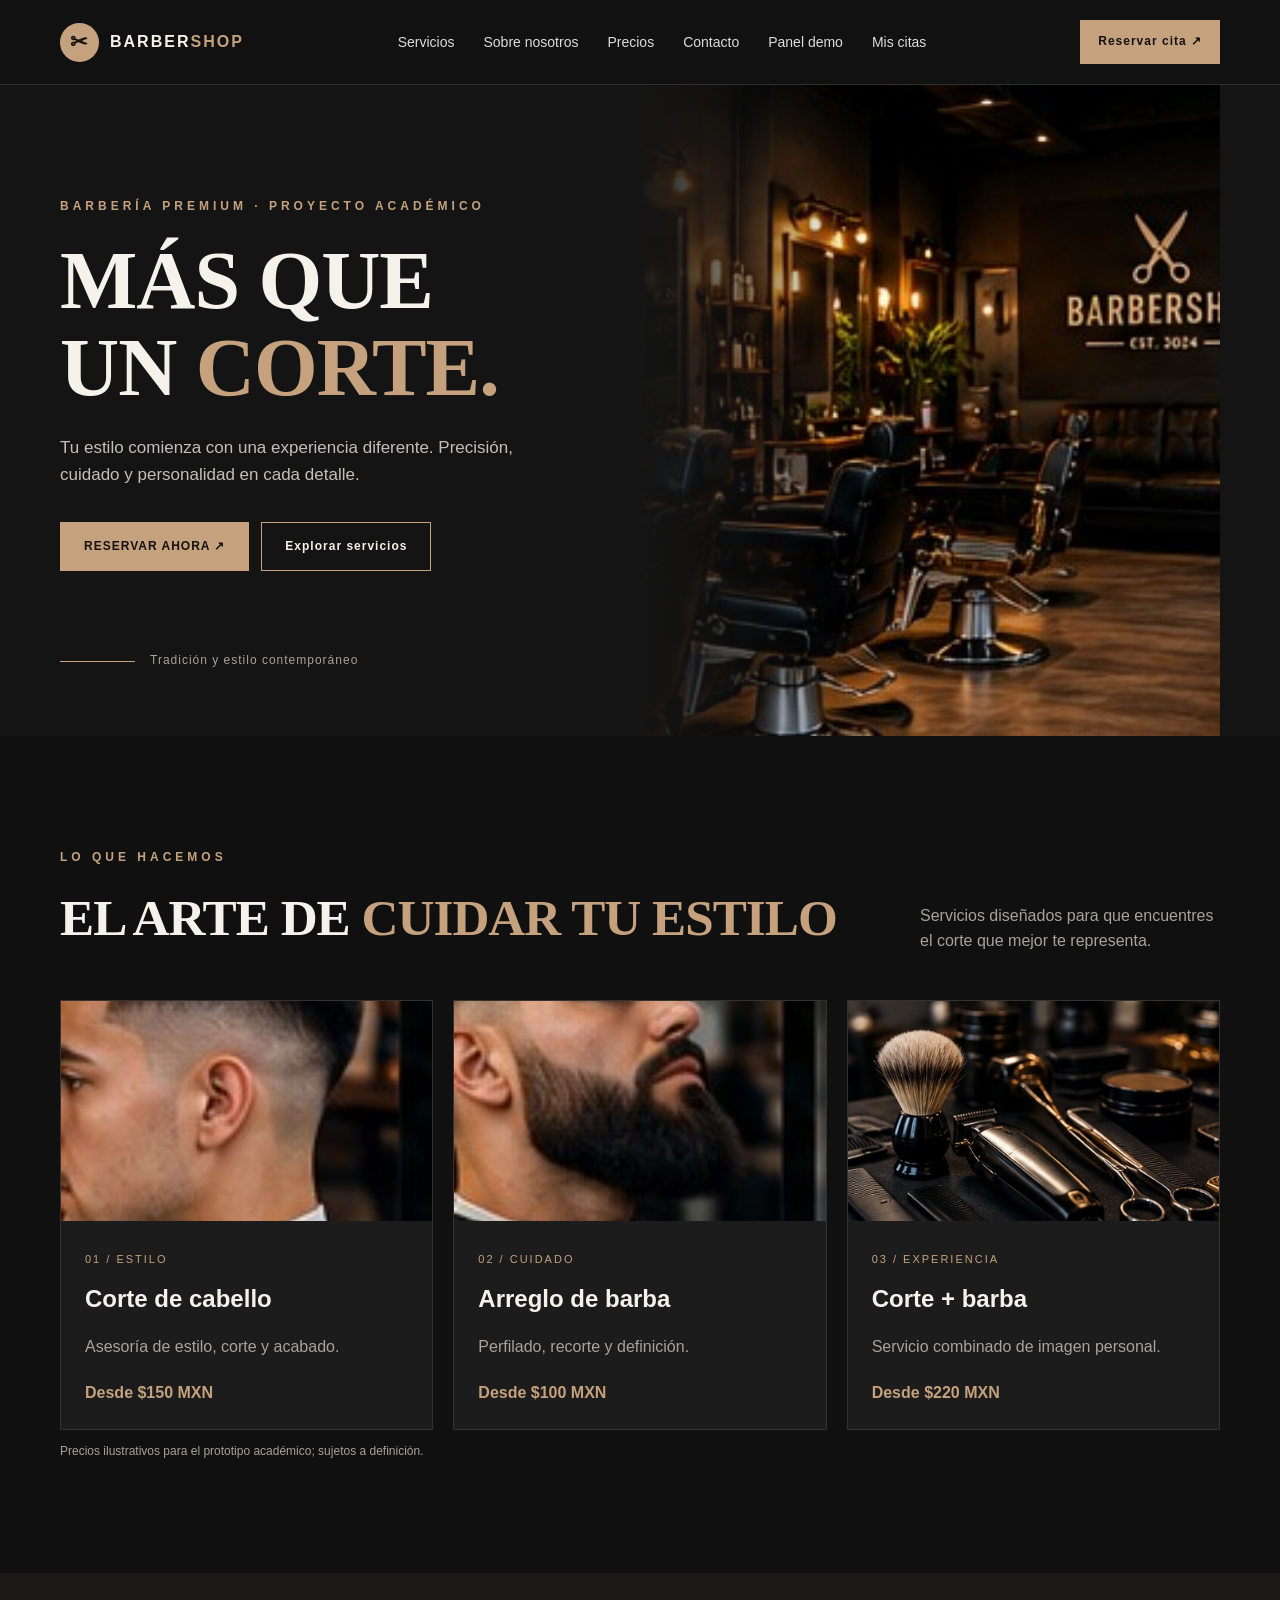
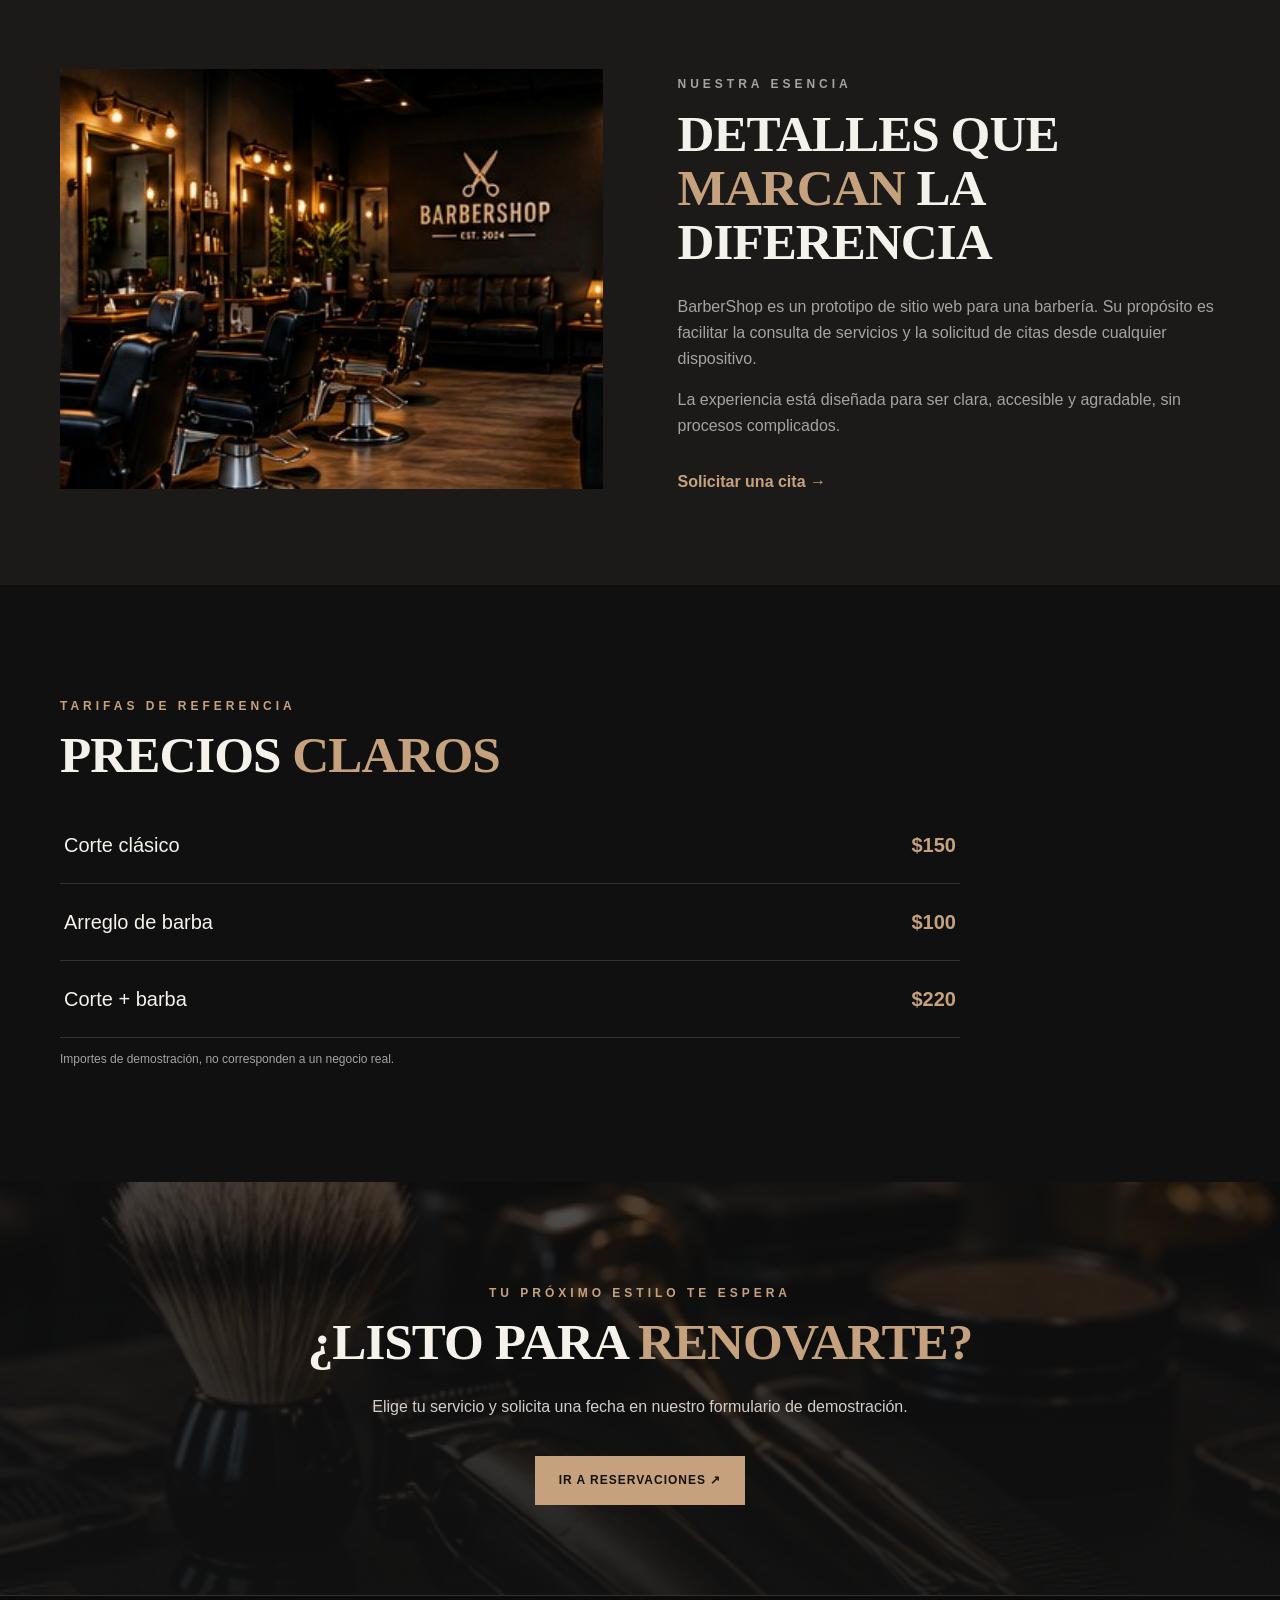
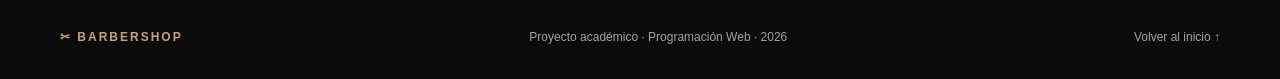
==== index.html @ 1e414d48 "Integracion BarberShop V8: reservaciones, calendario y gestion de citas" ====
<!doctype html>
<html lang="es"><head><meta charset="utf-8"><meta name="viewport" content="width=device-width, initial-scale=1"><meta name="description" content="BarberShop, prototipo de barbería premium con servicios y solicitud de citas."><title>BarberShop | Más que un corte</title><link rel="stylesheet" href="css/estilos.css"></head>
<body><header class="header"><div class="container nav"><a class="brand" href="index.html" aria-label="BarberShop, inicio"><span class="brand-icon">✂</span><span>BARBER<span class="accent">SHOP</span></span></a><nav aria-label="Navegación principal"><a href="#servicios">Servicios</a><a href="#nosotros">Sobre nosotros</a><a href="#precios">Precios</a><a href="#contacto">Contacto</a><a href="admin.html">Panel demo</a><a href="mis-citas.html">Mis citas</a></nav><a class="button small" href="formulario.html">Reservar cita ↗</a></div></header>
<main><section class="hero" id="inicio"><div class="container hero-grid"><div class="hero-copy"><p class="eyebrow">BARBERÍA PREMIUM · PROYECTO ACADÉMICO</p><h1>MÁS QUE<br>UN <em>CORTE.</em></h1><p class="lead">Tu estilo comienza con una experiencia diferente. Precisión, cuidado y personalidad en cada detalle.</p><div class="hero-actions"><a class="button" href="formulario.html">RESERVAR AHORA ↗</a><a class="outline-button" href="#servicios">Explorar servicios</a></div><div class="hero-note"><span class="line"></span> Tradición y estilo contemporáneo</div></div><div class="hero-photo" role="img" aria-label="Interior de barbería elegante con sillones y espejos"></div></div></section>
<section class="section container" id="servicios"><p class="eyebrow">LO QUE HACEMOS</p><div class="section-heading"><h2>EL ARTE DE <em>CUIDAR TU ESTILO</em></h2><p>Servicios diseñados para que encuentres el corte que mejor te representa.</p></div><div class="service-grid"><article class="service-card"><img src="img/corte.jpg" alt="Ejemplo de corte de cabello masculino moderno"><div><span class="number">01 / ESTILO</span><h3>Corte de cabello</h3><p>Asesoría de estilo, corte y acabado.</p><strong>Desde $150 MXN</strong></div></article><article class="service-card"><img src="img/barba.jpg" alt="Ejemplo de servicio de arreglo de barba"><div><span class="number">02 / CUIDADO</span><h3>Arreglo de barba</h3><p>Perfilado, recorte y definición.</p><strong>Desde $100 MXN</strong></div></article><article class="service-card"><img src="img/herramientas.jpg" alt="Herramientas profesionales para el cuidado masculino"><div><span class="number">03 / EXPERIENCIA</span><h3>Corte + barba</h3><p>Servicio combinado de imagen personal.</p><strong>Desde $220 MXN</strong></div></article></div><p class="disclaimer">Precios ilustrativos para el prototipo académico; sujetos a definición.</p></section>
<section class="about" id="nosotros"><div class="container about-grid"><img src="img/interior.jpg" alt="Vista interior de una barbería con estaciones de trabajo"><div><p class="eyebrow">NUESTRA ESENCIA</p><h2>DETALLES QUE <em>MARCAN</em> LA DIFERENCIA</h2><p>BarberShop es un prototipo de sitio web para una barbería. Su propósito es facilitar la consulta de servicios y la solicitud de citas desde cualquier dispositivo.</p><p>La experiencia está diseñada para ser clara, accesible y agradable, sin procesos complicados.</p><a class="text-link" href="formulario.html">Solicitar una cita →</a></div></div></section>
<section class="section container" id="precios"><p class="eyebrow">TARIFAS DE REFERENCIA</p><h2>PRECIOS <em>CLAROS</em></h2><div class="price-list"><div><span>Corte clásico</span><strong>$150</strong></div><div><span>Arreglo de barba</span><strong>$100</strong></div><div><span>Corte + barba</span><strong>$220</strong></div></div><p class="disclaimer">Importes de demostración, no corresponden a un negocio real.</p></section>
<section class="cta" id="contacto"><div class="container"><p class="eyebrow">TU PRÓXIMO ESTILO TE ESPERA</p><h2>¿LISTO PARA <em>RENOVARTE?</em></h2><p>Elige tu servicio y solicita una fecha en nuestro formulario de demostración.</p><a class="button" href="formulario.html">IR A RESERVACIONES ↗</a></div></section></main>
<footer class="footer"><div class="container footer-inner"><span>✂ BARBERSHOP</span><span>Proyecto académico · Programación Web · 2026</span><a href="index.html">Volver al inicio ↑</a></div></footer></body></html>
---- css/estilos.css ----
:root{--bg:#101010;--surface:#1c1c1c;--surface2:#242424;--gold:#c5a27d;--gold2:#dfbb90;--text:#f5f1eb;--muted:#a6a3a0;--border:#34312e}*{box-sizing:border-box}html{scroll-behavior:smooth}body{margin:0;background:var(--bg);color:var(--text);font:16px/1.6 'Segoe UI',Arial,sans-serif}a{color:inherit;text-decoration:none}img{max-width:100%;display:block}button,input,select,textarea{font:inherit}.container{width:min(1160px,calc(100% - 48px));margin:auto}.header{background:#121212ed;border-bottom:1px solid #ffffff20;position:relative;z-index:5}.nav{min-height:84px;display:flex;align-items:center;justify-content:space-between;gap:22px}.brand{font-weight:800;letter-spacing:2px;display:flex;align-items:center;gap:11px}.brand-icon{width:39px;height:39px;display:grid;place-items:center;background:var(--gold);color:#171411;border-radius:50%;font-size:21px}.accent,.eyebrow{color:var(--gold)}nav{display:flex;gap:29px;align-items:center}nav a{font-size:14px;color:#ddd}nav a:hover,.text-link:hover{color:var(--gold2)}.button,.outline-button{border:1px solid var(--gold);padding:14px 23px;display:inline-flex;justify-content:center;align-items:center;gap:8px;font-size:12px;font-weight:800;letter-spacing:1px;cursor:pointer;transition:transform .15s,background .15s}.button{background:var(--gold);color:#15110f}.button:hover{background:var(--gold2);transform:translateY(-2px)}.outline-button{background:transparent;color:var(--text)}.outline-button:hover{background:#c5a27d20}.small{padding:11px 17px}.hero{background:#141414}.hero-grid{min-height:640px;display:grid;grid-template-columns:1fr 1fr}.hero-copy{padding:100px 35px 65px 0;align-self:center}.eyebrow{font-size:12px;font-weight:750;letter-spacing:4px}.hero h1,h1,h2{font-family:Georgia,'Times New Roman',serif;line-height:1.06;letter-spacing:-1px}.hero h1{font-size:clamp(55px,6.4vw,99px);margin:22px 0}.hero h1 em,h2 em,.booking-title h1 em{font-style:normal;color:var(--gold)}.lead{max-width:480px;color:#c3bfbb;font-size:17px}.hero-actions{display:flex;gap:12px;flex-wrap:wrap;margin-top:34px}.hero-note{display:flex;align-items:center;gap:15px;color:var(--muted);font-size:12px;letter-spacing:1px;margin-top:80px}.line{width:75px;height:1px;background:var(--gold)}.hero-photo{background:linear-gradient(90deg,#141414 0%,#14141400 35%),url('../img/interior.jpg') center/cover;min-height:560px}.section{padding-top:100px;padding-bottom:100px}.section h2,.about h2,.cta h2{font-size:clamp(35px,4vw,57px);margin:12px 0 25px}.section-heading{display:flex;justify-content:space-between;align-items:end;gap:20px}.section-heading p{color:var(--muted);max-width:300px}.service-grid{display:grid;grid-template-columns:repeat(3,1fr);gap:20px;margin-top:30px}.service-card{background:var(--surface);border:1px solid var(--border);overflow:hidden}.service-card img{width:100%;height:220px;object-fit:cover}.service-card>div{padding:24px}.number{font-size:11px;letter-spacing:2px;color:var(--gold)}.service-card h3{font-size:24px;margin:9px 0}.service-card p,.about p{color:var(--muted)}.service-card strong{color:var(--gold);display:block;margin-top:20px}.disclaimer{color:var(--muted);font-size:12px}.about{background:#1b1a19;padding:90px 0}.about-grid{display:grid;grid-template-columns:1fr 1fr;gap:75px;align-items:center}.about-grid>img{height:420px;width:100%;object-fit:cover}.text-link{display:inline-block;color:var(--gold);font-weight:700;margin-top:15px}.price-list{max-width:900px}.price-list>div{border-bottom:1px solid var(--border);padding:22px 4px;display:flex;justify-content:space-between;gap:20px;font-size:20px}.price-list strong{color:var(--gold)}.cta{text-align:center;padding:90px 0;background:linear-gradient(#111b,#111e),url('../img/herramientas.jpg') center/cover}.cta p:not(.eyebrow){color:#d4ceca}.cta .button{margin-top:20px}.footer{border-top:1px solid var(--border);background:#0b0b0b}.footer-inner{padding:32px 0;display:flex;justify-content:space-between;gap:20px;flex-wrap:wrap;font-size:12px;color:var(--muted)}.footer-inner span:first-child{color:var(--gold);font-weight:800;letter-spacing:2px}.booking-main{padding:60px 0 100px;background:radial-gradient(circle at 50% 0,#2b231d 0,#111 38%)}.booking-title{text-align:center;margin:0 auto 60px;max-width:820px}.booking-title h1{font-size:clamp(37px,4.5vw,65px);margin:14px 0}.booking-title>p:last-child{color:var(--muted)}.booking-layout{display:grid;grid-template-columns:minmax(0,1.7fr) minmax(260px,.85fr);gap:24px;align-items:start}.booking-card,.aside-panel,.aside-info{background:var(--surface);border:1px solid var(--border);border-radius:10px}.booking-card{border-top:4px solid var(--gold);padding:28px 30px}fieldset{border:0;padding:0;margin:0 0 30px}fieldset+fieldset{border-top:1px solid var(--border);padding-top:25px}legend{font-size:14px;font-weight:800;letter-spacing:1px;padding:0 0 18px}.legend-icon{color:var(--gold);margin-right:10px}.field-grid{display:grid;grid-template-columns:repeat(2,minmax(0,1fr));gap:20px}.field{min-width:0}.field.full{grid-column:1/-1}.field label{display:block;font-size:13px;font-weight:650;margin-bottom:7px}.field input:not([type=checkbox]),.field select,.field textarea{display:block;width:100%;background:#111;border:1px solid #3a3835;border-radius:5px;color:#f6f1eb;padding:13px 14px;outline:none}.field input:focus,.field select:focus,.field textarea:focus{border-color:var(--gold);box-shadow:0 0 0 2px #c5a27d33}.field textarea{resize:vertical}.check-field{display:flex;align-items:flex-start;gap:12px}.check-field input{margin-top:5px;accent-color:var(--gold)}.check-field label{margin:0;font-weight:400}.form-bottom{border-top:1px solid var(--border);padding-top:20px}.form-notice{font-size:12px;color:var(--muted)}.form-actions{display:flex;gap:10px;flex-wrap:wrap;margin-top:22px}.booking-sidebar{display:grid;gap:20px}.aside-panel,.aside-info{padding:28px}.aside-panel h2{font-family:'Segoe UI',Arial,sans-serif;font-size:22px;letter-spacing:0}.steps{list-style:none;margin:28px 0 0;padding:0}.steps li{display:flex;gap:14px;margin-bottom:25px}.steps li>span{flex:none;display:grid;place-items:center;width:29px;height:29px;border-radius:50%;background:#35291d;color:var(--gold);font-weight:800}.steps strong{font-size:12px}.steps p{font-size:13px;color:var(--muted);margin:4px 0}.aside-photo{position:relative;overflow:hidden;border-radius:9px}.aside-photo img{width:100%;height:250px;object-fit:cover}.aside-photo>div{position:absolute;bottom:0;left:0;right:0;padding:30px 22px 18px;background:linear-gradient(transparent,#000e)}.aside-photo span{color:var(--gold);font-weight:800;font-size:11px;letter-spacing:2px}.aside-photo p{margin:4px 0}.aside-info{background:#c5a27d;color:#19130d}.aside-info p{font-size:13px;margin-bottom:0}@media(max-width:900px){.nav{flex-wrap:wrap;padding:15px 0}.nav nav{order:3;width:100%;justify-content:center;flex-wrap:wrap;gap:18px}.hero-grid{grid-template-columns:1fr}.hero-copy{padding:70px 0}.hero-photo{min-height:350px}.booking-layout,.about-grid{grid-template-columns:1fr}.service-grid{grid-template-columns:repeat(2,1fr)}}@media(max-width:600px){.container{width:min(100% - 30px,1160px)}.brand{font-size:13px}.nav>.button{font-size:10px}.hero h1{font-size:56px}.hero-note{margin-top:45px}.section{padding-top:65px;padding-bottom:65px}.section-heading{display:block}.service-grid,.field-grid{grid-template-columns:1fr}.field.full{grid-column:auto}.booking-card{padding:20px 17px}.booking-main{padding-top:45px}.booking-title{margin-bottom:35px}.about{padding:65px 0}.about-grid{gap:30px}.about-grid>img{height:290px}.footer-inner{flex-direction:column}}

/* Versión 3: panel de gestión local */
.demo-success{padding:16px;border:1px solid #779a75;background:#1e3824;color:#e7ffe4;border-radius:6px}.admin-body{background:#101014}.admin-layout{min-height:100vh;display:grid;grid-template-columns:245px minmax(0,1fr)}.admin-nav{background:#191721;border-right:1px solid #36313e;padding:28px 20px;display:flex;flex-direction:column;gap:16px}.admin-nav>.eyebrow{margin:35px 0 6px;letter-spacing:2px}.admin-nav>a:not(.brand){padding:12px;border-radius:8px;color:#d2cedb}.admin-nav>a.admin-active,.admin-nav>a:not(.brand):hover{background:#4c356c;color:#fff}.admin-disclaimer{margin-top:auto;color:#a7a1ae;font-size:12px}.admin-content{padding:45px clamp(20px,4vw,70px)}.admin-heading{display:flex;align-items:center;justify-content:space-between;gap:20px;flex-wrap:wrap}.admin-heading h1{font-size:44px;margin:5px 0}.admin-heading p{color:#aaa5b4}.stats{display:grid;grid-template-columns:repeat(3,minmax(0,1fr));gap:18px;margin:35px 0}.stats article{background:#24212d;border:1px solid #393440;padding:23px;border-radius:12px}.stats span{display:block;color:#b6b0bf;font-size:13px}.stats strong{display:block;font-size:38px;margin-top:10px;color:#dfc2ff}.admin-panel{background:#211e28;border:1px solid #393440;border-radius:12px;padding:25px}.admin-toolbar{display:flex;align-items:end;justify-content:space-between;flex-wrap:wrap;gap:20px}.admin-toolbar h2{font-family:inherit;font-size:21px}.admin-toolbar>div{display:flex;gap:10px;align-items:center;flex-wrap:wrap}.admin-toolbar label{font-size:12px}.admin-toolbar input,.admin-toolbar select{background:#15131b;color:#fff;border:1px solid #51485d;border-radius:6px;padding:10px}.table-wrap{overflow-x:auto;margin-top:22px}.admin-panel table{width:100%;border-collapse:collapse;min-width:750px;text-align:left}.admin-panel th,.admin-panel td{padding:15px 12px;border-bottom:1px solid #393440}.admin-panel th{font-size:12px;color:#b6b0bf}.admin-panel td{font-size:13px}.admin-panel td small{display:block;color:#a9a1b3;margin-top:4px}.admin-panel td button{background:#342c43;color:#eae1f5;border:1px solid #564a69;border-radius:5px;padding:6px 9px;cursor:pointer;margin:3px}.admin-panel td button:hover{background:#594572}.estado{padding:5px 9px;border-radius:20px;background:#4a3d23;color:#f9d88d}.estado-confirmada{background:#203e33;color:#a4e4c0}.estado-cancelada{background:#492b37;color:#ffc0d0}@media(max-width:760px){.admin-layout{grid-template-columns:1fr}.admin-nav{gap:8px}.admin-nav>.eyebrow{margin:10px 0}.admin-disclaimer{margin-top:8px}.stats{grid-template-columns:1fr}.admin-content{padding:25px 15px}}

/* Disponibilidad de reservaciones V6 */
.availability-note{display:block;color:#c5a27d;font-size:12px;line-height:1.5;margin-top:8px}.field select:disabled{opacity:.55;cursor:not-allowed}.field select option:disabled{color:#999}.field select:focus-visible{outline:2px solid #c5a27d;outline-offset:2px}
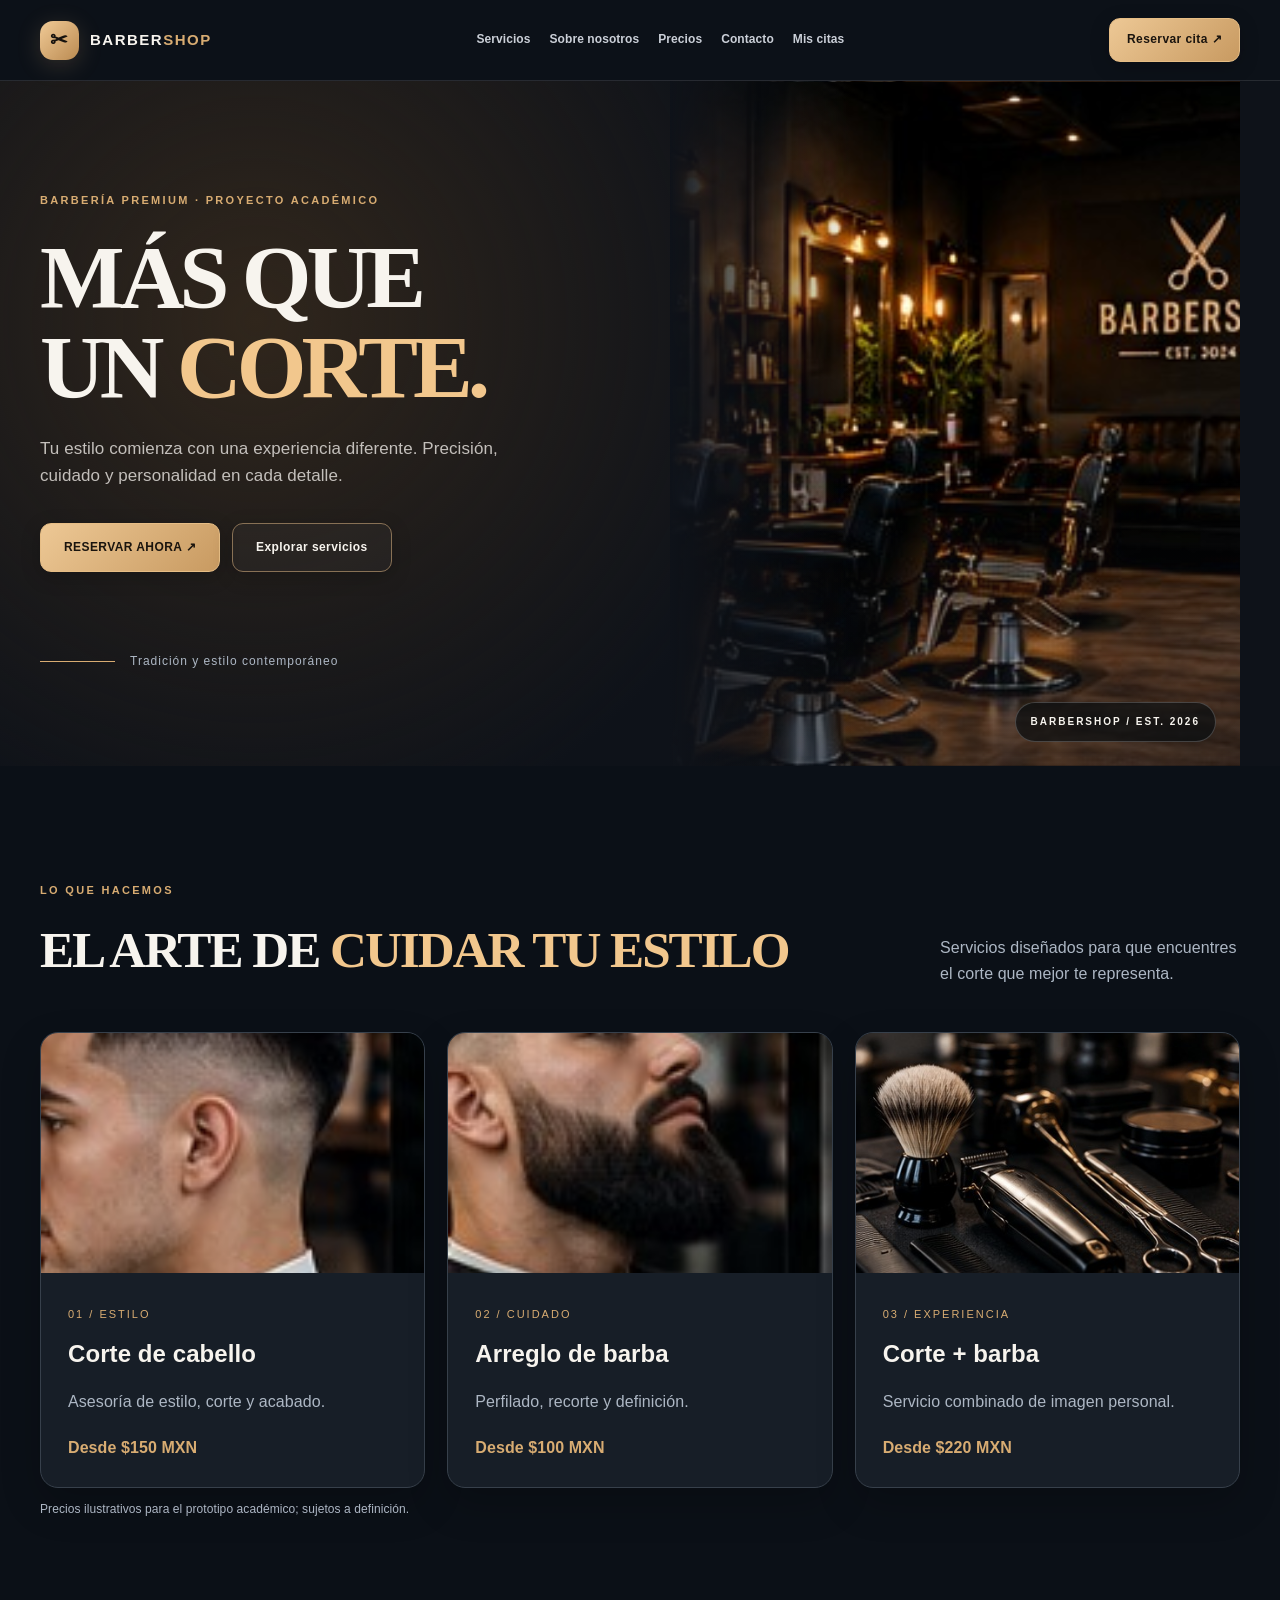
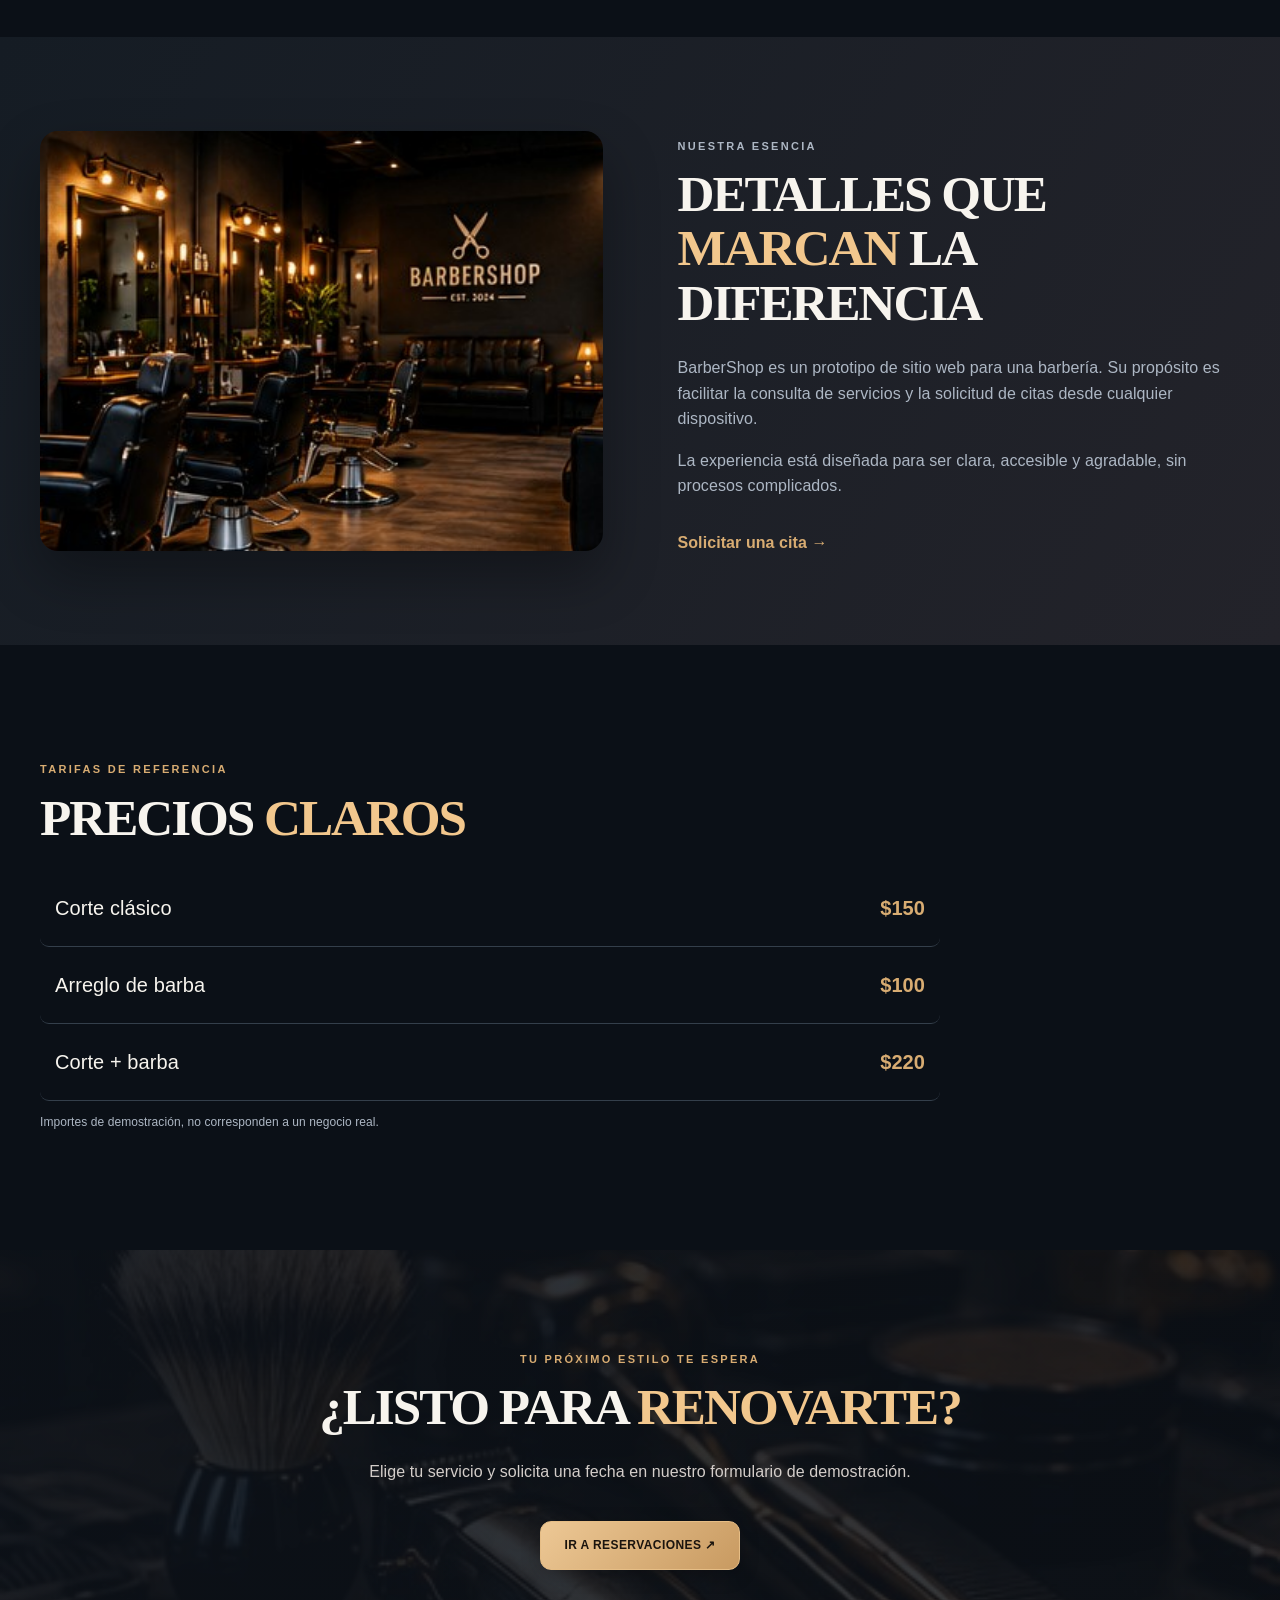
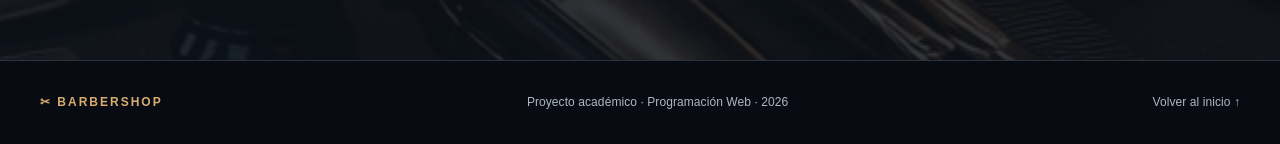
==== commit b13002f9: "BarberShop V14: correccion de pagos y desglose por barbero" ====
--- a/index.html
+++ b/index.html
@@ -1,6 +1,6 @@
 <!doctype html>
-<html lang="es"><head><meta charset="utf-8"><meta name="viewport" content="width=device-width, initial-scale=1"><meta name="description" content="BarberShop, prototipo de barbería premium con servicios y solicitud de citas."><title>BarberShop | Más que un corte</title><link rel="stylesheet" href="css/estilos.css"></head>
-<body><header class="header"><div class="container nav"><a class="brand" href="index.html" aria-label="BarberShop, inicio"><span class="brand-icon">✂</span><span>BARBER<span class="accent">SHOP</span></span></a><nav aria-label="Navegación principal"><a href="#servicios">Servicios</a><a href="#nosotros">Sobre nosotros</a><a href="#precios">Precios</a><a href="#contacto">Contacto</a><a href="admin.html">Panel demo</a><a href="mis-citas.html">Mis citas</a></nav><a class="button small" href="formulario.html">Reservar cita ↗</a></div></header>
+<html lang="es"><head><meta charset="utf-8"><meta name="viewport" content="width=device-width, initial-scale=1"><meta name="description" content="BarberShop, prototipo de barbería premium con servicios y solicitud de citas."><title>BarberShop | Más que un corte</title><link rel="stylesheet" href="css/estilos.css"><link rel="stylesheet" href="css/v10.css"></head>
+<body><header class="header"><div class="container nav"><a class="brand" href="index.html" aria-label="BarberShop, inicio"><span class="brand-icon">✂</span><span>BARBER<span class="accent">SHOP</span></span></a><nav aria-label="Navegación principal"><a href="#servicios">Servicios</a><a href="#nosotros">Sobre nosotros</a><a href="#precios">Precios</a><a href="#contacto">Contacto</a><a href="mis-citas.html">Mis citas</a></nav><a class="button small" href="formulario.html">Reservar cita ↗</a></div></header>
 <main><section class="hero" id="inicio"><div class="container hero-grid"><div class="hero-copy"><p class="eyebrow">BARBERÍA PREMIUM · PROYECTO ACADÉMICO</p><h1>MÁS QUE<br>UN <em>CORTE.</em></h1><p class="lead">Tu estilo comienza con una experiencia diferente. Precisión, cuidado y personalidad en cada detalle.</p><div class="hero-actions"><a class="button" href="formulario.html">RESERVAR AHORA ↗</a><a class="outline-button" href="#servicios">Explorar servicios</a></div><div class="hero-note"><span class="line"></span> Tradición y estilo contemporáneo</div></div><div class="hero-photo" role="img" aria-label="Interior de barbería elegante con sillones y espejos"></div></div></section>
 <section class="section container" id="servicios"><p class="eyebrow">LO QUE HACEMOS</p><div class="section-heading"><h2>EL ARTE DE <em>CUIDAR TU ESTILO</em></h2><p>Servicios diseñados para que encuentres el corte que mejor te representa.</p></div><div class="service-grid"><article class="service-card"><img src="img/corte.jpg" alt="Ejemplo de corte de cabello masculino moderno"><div><span class="number">01 / ESTILO</span><h3>Corte de cabello</h3><p>Asesoría de estilo, corte y acabado.</p><strong>Desde $150 MXN</strong></div></article><article class="service-card"><img src="img/barba.jpg" alt="Ejemplo de servicio de arreglo de barba"><div><span class="number">02 / CUIDADO</span><h3>Arreglo de barba</h3><p>Perfilado, recorte y definición.</p><strong>Desde $100 MXN</strong></div></article><article class="service-card"><img src="img/herramientas.jpg" alt="Herramientas profesionales para el cuidado masculino"><div><span class="number">03 / EXPERIENCIA</span><h3>Corte + barba</h3><p>Servicio combinado de imagen personal.</p><strong>Desde $220 MXN</strong></div></article></div><p class="disclaimer">Precios ilustrativos para el prototipo académico; sujetos a definición.</p></section>
 <section class="about" id="nosotros"><div class="container about-grid"><img src="img/interior.jpg" alt="Vista interior de una barbería con estaciones de trabajo"><div><p class="eyebrow">NUESTRA ESENCIA</p><h2>DETALLES QUE <em>MARCAN</em> LA DIFERENCIA</h2><p>BarberShop es un prototipo de sitio web para una barbería. Su propósito es facilitar la consulta de servicios y la solicitud de citas desde cualquier dispositivo.</p><p>La experiencia está diseñada para ser clara, accesible y agradable, sin procesos complicados.</p><a class="text-link" href="formulario.html">Solicitar una cita →</a></div></div></section>
--- a/css/v10.css
+++ b/css/v10.css
@@ -0,0 +1,88 @@
+
+/* BarberShop V10 — capa de rediseño integral, conserva la lógica V9 */
+:root{--bg:#0b1017;--surface:#171e27;--surface2:#202936;--gold:#d8ac72;--gold2:#f2c78d;--text:#f7f4ee;--muted:#adb7c4;--border:#36414d;color-scheme:dark}
+body{background:var(--bg);color:var(--text);font-family:Inter,"Segoe UI",Arial,sans-serif;letter-spacing:.005em}
+::selection{background:#d8ac7266;color:white}
+:focus-visible{outline:2px solid var(--gold2)!important;outline-offset:3px}
+a,button,input,select,textarea{transition:background .2s,border-color .2s,box-shadow .2s,transform .2s}
+.container{width:min(1200px,calc(100% - 56px))}
+.header{position:sticky;top:0;z-index:50;background:#0d1219ee;border-bottom:1px solid #ffffff1c;backdrop-filter:blur(18px)}
+.nav{min-height:80px;gap:16px}
+.brand{letter-spacing:1.5px;font-size:15px}
+.brand-icon{background:linear-gradient(135deg,#f0ca96,#bb8b52);color:#16120e;border-radius:13px;box-shadow:0 5px 24px #d8ac7233}
+.nav nav{gap:19px}
+.nav nav a{font-size:12px;font-weight:650;color:#cbd0d8}
+.nav nav a:hover,.nav nav a[aria-current=page]{color:var(--gold2)}
+.button,.outline-button{border-radius:11px;font-weight:800;letter-spacing:.035em;box-shadow:0 5px 20px #0003}
+.button{background:linear-gradient(135deg,#edc895,#c89a61);border-color:#e6bd85;color:#1a140e}
+.button:hover{background:linear-gradient(135deg,#f8d8ac,#e0b07a);box-shadow:0 10px 30px #d8ac7233}
+.outline-button{border-color:#887155;background:#ffffff08}
+.outline-button:hover{background:#d8ac721a}
+.eyebrow{font-size:11px;letter-spacing:.21em;font-weight:800}
+h1,h2{letter-spacing:-.04em}
+.hero{background:radial-gradient(circle at 20% 35%,#30261c,transparent 48%),#0e1219}
+.hero-grid{min-height:670px;grid-template-columns:1.05fr .95fr}
+.hero-copy{padding:100px 34px 95px 0}
+.hero h1{font-size:clamp(62px,7vw,108px);letter-spacing:-.055em;line-height:1.01}
+.hero h1 em,h2 em,.booking-title h1 em{color:var(--gold2)}
+.hero-photo{min-height:620px;position:relative;background:linear-gradient(90deg,#0e1219,transparent 32%),linear-gradient(0deg,#0e121988,transparent 42%),url('../img/interior.jpg') center/cover}
+.hero-photo:after{content:"BARBERSHOP / EST. 2026";position:absolute;right:24px;bottom:24px;padding:11px 15px;border-radius:50px;border:1px solid #ffffff33;background:#0b0e11b8;font-size:10px;letter-spacing:.2em;font-weight:800}
+.section{padding-top:105px;padding-bottom:105px}
+.service-grid{gap:22px}
+.service-card{border-radius:18px;background:#171e27;border:1px solid #37404b;box-shadow:0 16px 40px #0003;transition:transform .2s,border-color .2s}
+.service-card:hover{transform:translateY(-6px);border-color:#94734d}
+.service-card img{height:240px;filter:saturate(.8)}
+.service-card>div{padding:27px}
+.about{background:linear-gradient(120deg,#151c24,#23232a)}
+.about-grid>img{border-radius:18px;box-shadow:0 25px 55px #0005}
+.price-list>div{border-color:#343f4b;border-radius:9px;padding-left:15px;padding-right:15px}
+.price-list>div:hover{background:#d8ac7210}
+.cta{background:linear-gradient(110deg,#0d1219e8,#0d1219cf),url('../img/herramientas.jpg') center/cover}
+.footer{background:#080c12;border-color:#2a333f}
+.booking-main{background:radial-gradient(ellipse at 45% 0%,#2b251d,transparent 44%),#0c1118}
+.booking-card,.aside-panel,.aside-info{background:linear-gradient(145deg,#1b232e,#141b24);border:1px solid #37424f;border-radius:18px;box-shadow:0 18px 45px #0003}
+.booking-card{border-top:3px solid var(--gold);padding:35px}
+.field input:not([type=checkbox]),.field select,.field textarea,.client-search form input{background:#0e151d;border:1px solid #445060;border-radius:10px;color:#f8f5f0;padding:14px 15px}
+.field input:focus,.field select:focus,.field textarea:focus{border-color:var(--gold);box-shadow:0 0 0 3px #d8ac7222}
+.aside-info{background:linear-gradient(135deg,#e8c28d,#c6965d);color:#17110d}
+.aside-photo{border-radius:18px}
+.client-main{background:radial-gradient(circle at 50% 0%,#29231c,transparent 46%),#0b1017;min-height:80vh}
+.client-heading h1{font-size:clamp(40px,5vw,68px)}
+.client-search,.client-info,.client-warning{border-radius:18px;box-shadow:0 16px 45px #0003}
+.client-search{background:linear-gradient(150deg,#1c2530,#151b24);border-color:#3b4654}
+.client-info{background:#171f2a;border-color:#3b4654}
+.client-warning{background:#33271d;border-color:#86603c}
+.booking-fields>div{border-color:#3c4654}
+.booking-note{background:#28261f}
+.admin-body{background:#0c1119;color:#f0f1f6}
+.admin-layout{grid-template-columns:255px minmax(0,1fr)}
+.admin-nav{background:#131b27;border-right:1px solid #303b49;padding:27px 18px;gap:10px;min-height:100vh;position:sticky;top:0;height:100vh;overflow-y:auto}
+.admin-nav .brand{padding:8px 8px 23px;border-bottom:1px solid #303b49;margin-bottom:13px}
+.admin-nav>.eyebrow{margin:15px 12px 5px;color:#c5b0fc}
+.admin-nav>a:not(.brand){padding:12px 14px;border-radius:11px;font-size:13px;font-weight:650;color:#b8c2d0;border:1px solid transparent}
+.admin-nav>a.admin-active,.admin-nav>a:not(.brand):hover{background:#a78bfa19;border-color:#a78bfa3a;color:#e2d5ff}
+.admin-disclaimer{margin-top:auto;padding:14px;border:1px solid #3b4655;border-radius:12px;background:#1b2531}
+.admin-content{padding:40px clamp(20px,3.5vw,60px);min-width:0;max-width:1700px}
+.admin-heading{padding-bottom:22px;border-bottom:1px solid #343f4d}
+.admin-heading h1{font-family:Inter,"Segoe UI",Arial,sans-serif;font-size:clamp(29px,3vw,43px);font-weight:800;letter-spacing:-.045em}
+.admin-heading p{color:#b2bfcd}
+.admin-demo-tag{background:#302941;border:1px solid #70588f;border-radius:50px;color:#e1d1ff;padding:8px 12px}
+.stats{gap:15px;margin:27px 0}
+.stats article{background:linear-gradient(145deg,#1e2835,#18212d);border:1px solid #3b485a;border-radius:16px;padding:22px;box-shadow:0 12px 30px #0002}
+.stats span{color:#b4c0d0}
+.stats strong{color:#dacaff;font-size:clamp(27px,3vw,38px)}
+.admin-panel{background:#18212c;border:1px solid #3b4657;border-radius:18px;padding:26px;box-shadow:0 15px 42px #0002;margin-bottom:23px}
+.admin-panel h2,.admin-toolbar h2{font-family:Inter,"Segoe UI",Arial,sans-serif;letter-spacing:-.025em}
+.admin-toolbar input,.admin-toolbar select,.v9-form input,.v9-section-head input,.v9-section-head select{background:#111925;border-color:#465469;border-radius:10px}
+.admin-panel th,.admin-panel td{border-bottom-color:#344152}
+.admin-panel th{color:#b6c1d1}
+.admin-panel td button,.v9-section-head button,.v9-form button,#v9-agregar-libre,.v9-chips button{border-radius:9px;background:#625096;border-color:#9077c7}
+.admin-panel td button:hover,.v9-section-head button:hover,.v9-form button:hover{background:#7d66b6}
+.appointment-dialog{background:#1a2432;border:1px solid #74609c;border-radius:20px}
+.calendar-appointment{border-radius:8px;box-shadow:0 4px 12px #0003}
+.v9-chip{background:#2b273d;border-color:#655b7b}
+.muted{color:#afbdce}
+@media(max-width:1120px){.nav{flex-wrap:wrap;padding:12px 0}.nav nav{order:3;width:100%;justify-content:center;gap:17px;flex-wrap:wrap;padding-bottom:5px}}
+@media(max-width:900px){.admin-layout{grid-template-columns:1fr}.admin-nav{position:relative;min-height:0;height:auto;flex-direction:row;flex-wrap:wrap;gap:6px;padding:15px}.admin-nav .brand{width:100%;padding:4px 5px 12px;margin:0}.admin-nav>.eyebrow,.admin-disclaimer{display:none}.admin-nav>a:not(.brand){font-size:12px;padding:9px 10px}.admin-content{padding:24px 18px}.hero-grid{grid-template-columns:1fr}.hero-copy{padding:75px 0}.hero-photo{min-height:360px}}
+@media(max-width:620px){.container{width:calc(100% - 32px)}.nav nav{justify-content:flex-start;flex-wrap:nowrap;overflow-x:auto;gap:16px;padding-bottom:8px}.nav nav a{font-size:12px}.nav>.button,.nav>.outline-button{padding:10px;font-size:11px}.hero h1{font-size:clamp(52px,12vw,77px)}.hero-copy{padding:62px 0}.hero-photo{min-height:300px}.section{padding-top:68px;padding-bottom:68px}.service-grid{grid-template-columns:1fr}.booking-card{padding:22px 17px}.stats{grid-template-columns:repeat(2,minmax(0,1fr));gap:10px}.stats article{padding:15px}.stats strong{font-size:27px}.admin-panel{padding:17px}.admin-heading h1{font-size:30px}}
+@media(prefers-reduced-motion:reduce){*,*:before,*:after{scroll-behavior:auto!important;transition:none!important;animation:none!important}}
